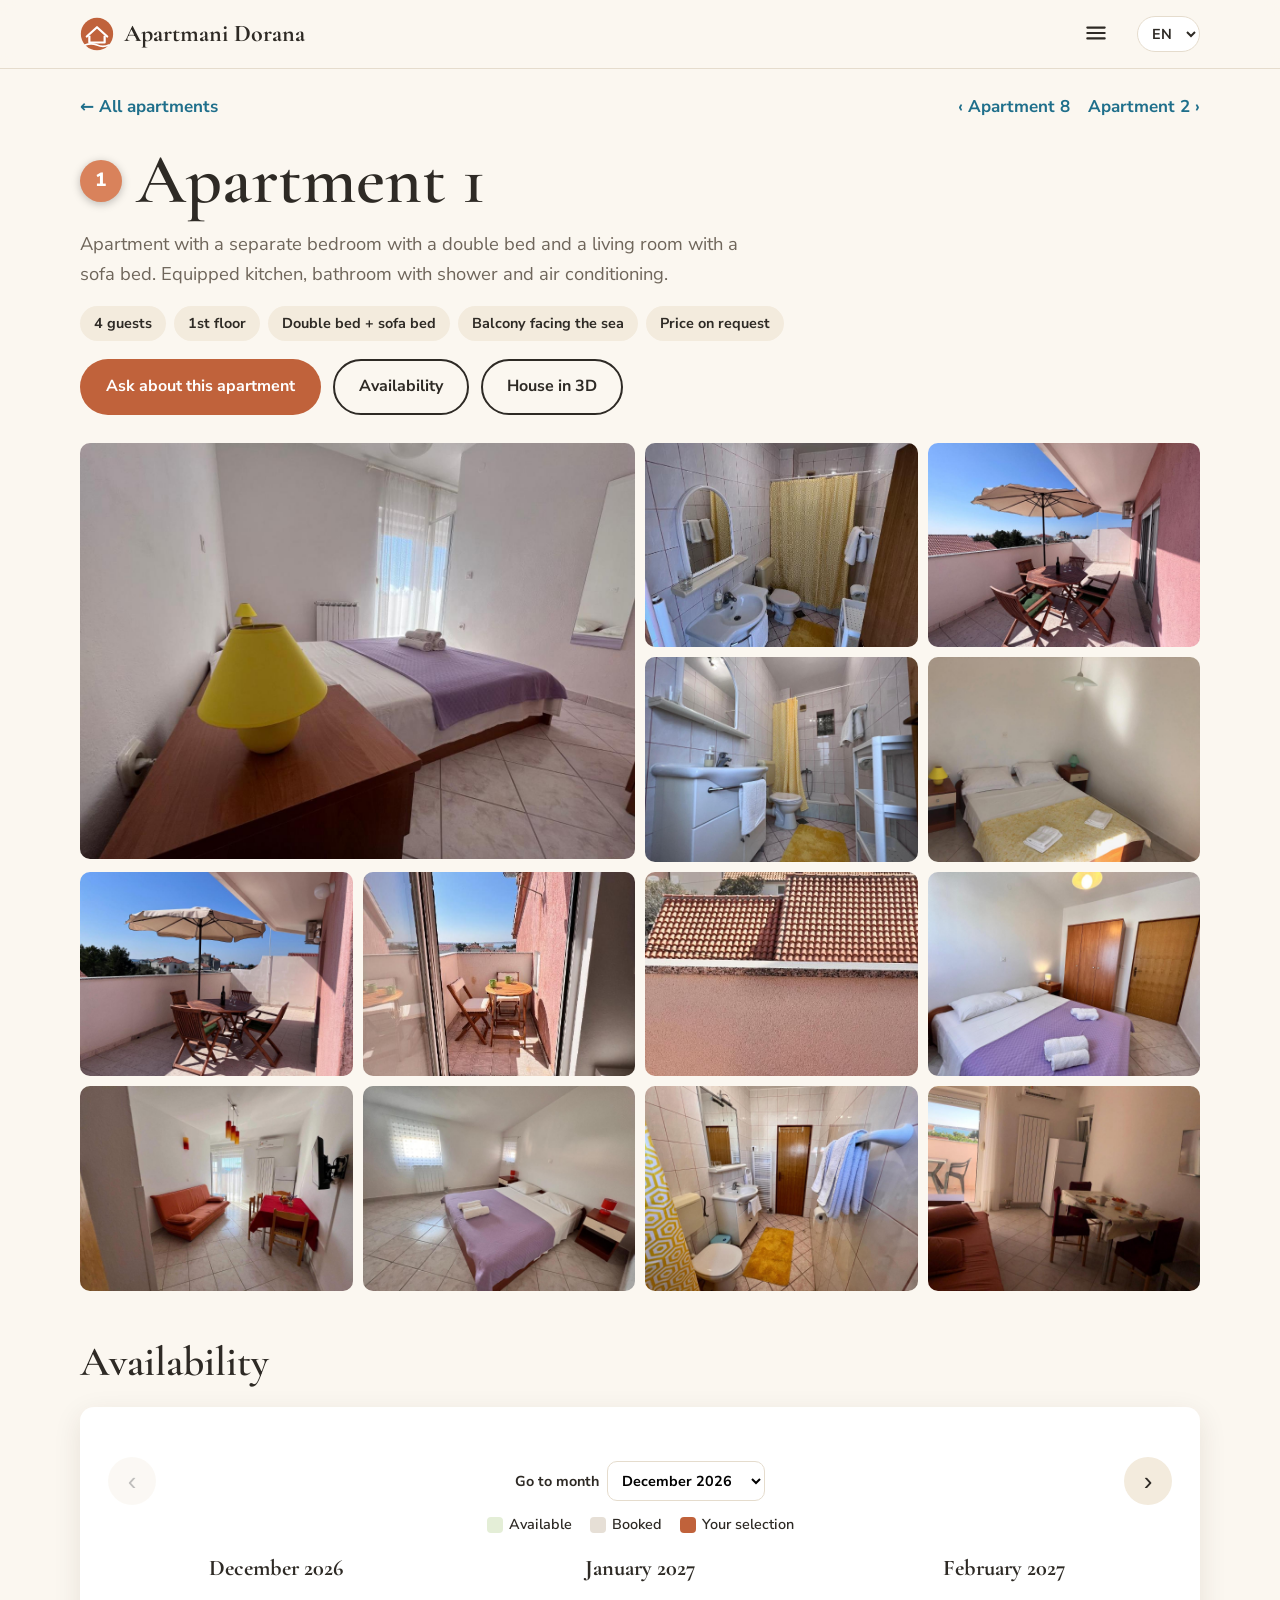
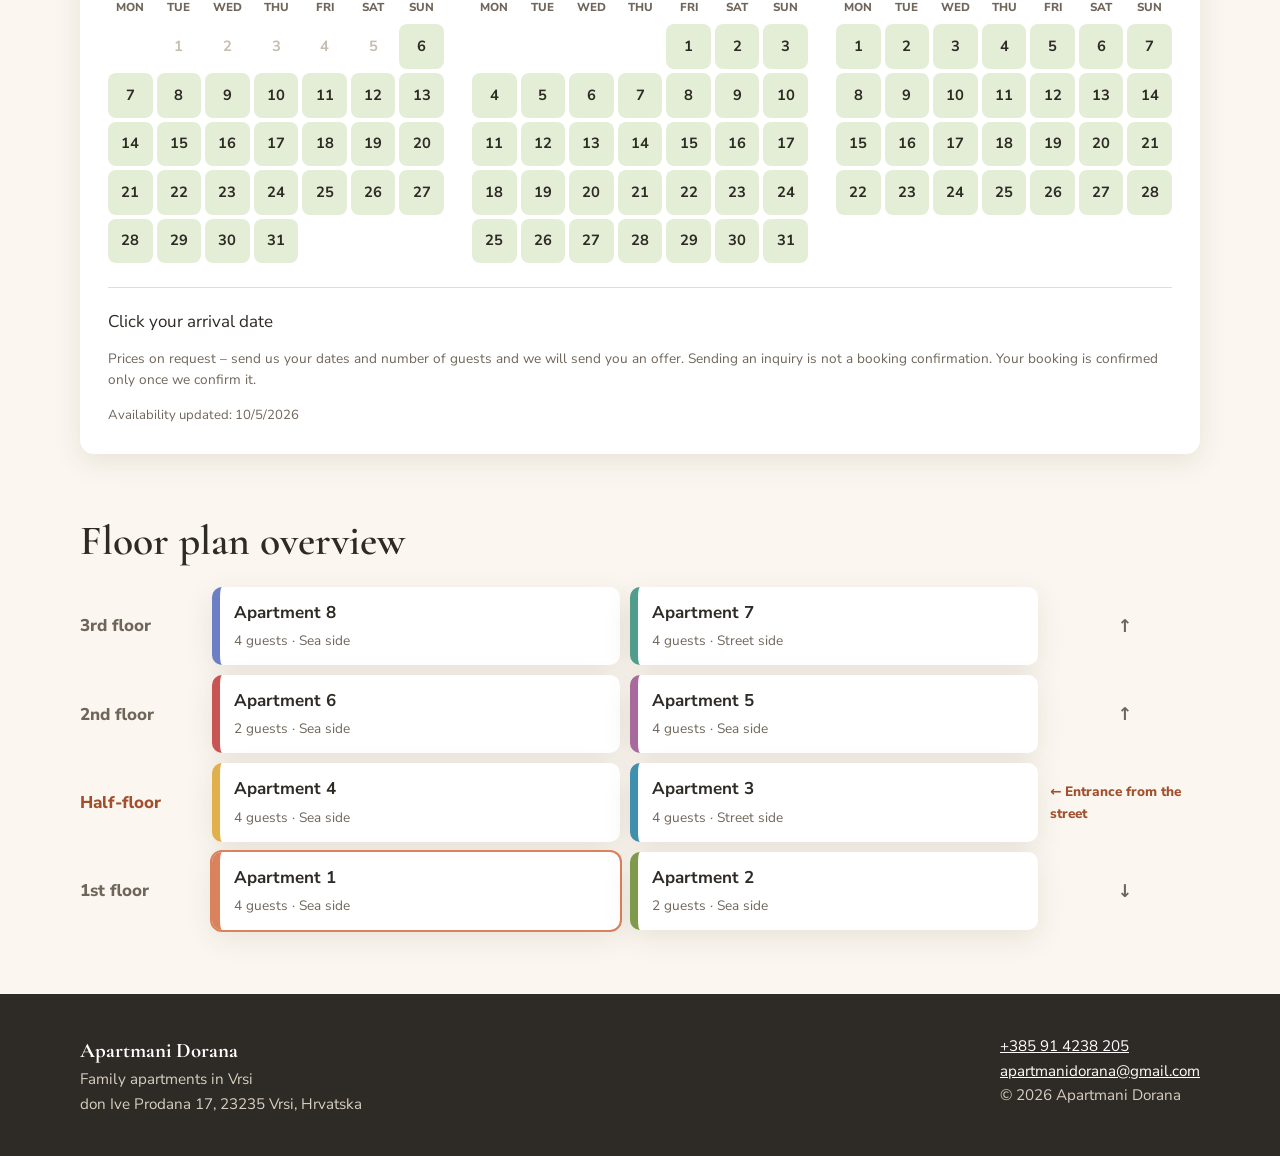
==== apartman.html @ 5d43bf33 "Pregled apartmana, stranica za svaki apartman, pretraga po terminu i broju osoba, raspored po katovi" ====
<!doctype html>
<html lang="hr">
<head>
  <meta charset="utf-8">
  <meta name="viewport" content="width=device-width, initial-scale=1">
  <title>Apartman – Apartmani Dorana</title>
  <meta name="description" content="Fotografije, opis i dostupnost apartmana u Apartmanima Dorana, Vrsi.">
  <link rel="preconnect" href="https://fonts.googleapis.com">
  <link rel="preconnect" href="https://fonts.gstatic.com" crossorigin>
  <link href="https://fonts.googleapis.com/css2?family=Cormorant+Garamond:wght@500;600;700&family=Nunito+Sans:wght@400;600;700;800&display=swap" rel="stylesheet">
  <link rel="stylesheet" href="css/style.css?v=202610051548">
  <!-- SEO -->
  <link rel="canonical" href="https://anaivanisevic.github.io/apartmani/apartman.html">

  <link rel="icon" href="favicon.svg" type="image/svg+xml">
  <meta property="og:type" content="website">
  <meta property="og:site_name" content="Apartmani Dorana">
  <meta property="og:title" content="Apartman – Apartmani Dorana">
  <meta property="og:description" content="Fotografije, opis i dostupnost apartmana u Apartmanima Dorana, Vrsi.">
  <meta property="og:url" content="https://anaivanisevic.github.io/apartmani/apartman.html">
  <meta property="og:image" content="https://anaivanisevic.github.io/apartmani/fotografije/zajednicko/zajednicko-10.jpg">
  <!-- /SEO -->
</head>
<body data-title="nav_units">
  <header id="site-header"></header>
  <div class="wrap">
    <div class="ap-top">
      <a class="ap-back" data-page="apartmani.html">← <span data-i18n="all_units"></span></a>
      <div class="ap-pn" id="ap-pn"></div>
    </div>
    <div class="ap-head" id="ap-head"></div>
    <div class="ap-gallery" id="ap-gallery"></div>
    <h2 class="section-h" data-i18n="up_avail"></h2>
    <div class="card av-card"><div id="ap-calendar"></div></div>
    <h2 class="section-h" data-i18n="layout_title"></h2>
    <div id="ap-layout" style="margin-bottom:64px"></div>
  </div>
  <div class="lightbox" id="lightbox" role="dialog" aria-modal="true">
    <button class="lb-btn lb-close" id="lb-close" aria-label="Close">×</button>
    <button class="lb-btn lb-prev" id="lb-prev" aria-label="Previous">‹</button>
    <img id="lb-img" alt="">
    <button class="lb-btn lb-next" id="lb-next" aria-label="Next">›</button>
    <div class="lb-count" id="lb-count"></div>
  </div>
  <footer id="site-footer"></footer>
  <script type="module" src="js/apartman.js?v=202610051548"></script>
</body>
</html>
---- css/style.css ----
/* Apartmani Dorana — mediteranski stil */
:root {
  --bg: #fbf7f0;
  --bg-alt: #f3ebdd;
  --surface: #ffffff;
  --text: #2e2a25;
  --muted: #6f665b;
  --line: #e5dccd;
  --terracotta: #c0623b;
  --terracotta-dark: #a24f2d;
  --olive: #6b7a3a;
  --olive-light: #e4e8d3;
  --sea: #1f6f8b;
  --sea-light: #dcecf1;
  --radius: 14px;
  --shadow: 0 8px 28px rgba(60, 40, 20, 0.10);
  --max: 1160px;
  --font-head: "Cormorant Garamond", Georgia, serif;
  --font-body: "Nunito Sans", system-ui, -apple-system, "Segoe UI", sans-serif;
}

* { box-sizing: border-box; }
html { scroll-behavior: smooth; }
body {
  margin: 0;
  background: var(--bg);
  color: var(--text);
  font-family: var(--font-body);
  font-size: 17px;
  line-height: 1.6;
  -webkit-font-smoothing: antialiased;
}
img { max-width: 100%; display: block; }
a { color: var(--sea); }
h1, h2, h3 { font-family: var(--font-head); font-weight: 600; line-height: 1.15; margin: 0 0 .5em; }
h1 { font-size: clamp(2.6rem, 6vw, 4.4rem); }
h2 { font-size: clamp(1.9rem, 4vw, 2.6rem); }
h3 { font-size: 1.45rem; }
p { margin: 0 0 1em; }

.wrap { max-width: var(--max); margin: 0 auto; padding: 0 20px; }
.section { padding: 72px 0; }
.section.alt { background: var(--bg-alt); }
.kicker { text-transform: uppercase; letter-spacing: .14em; font-size: .78rem; font-weight: 700; color: var(--terracotta); margin-bottom: .6em; }
.lead { font-size: 1.15rem; color: var(--muted); max-width: 60ch; }

/* ---------- Header ---------- */
.site-header {
  position: sticky; top: 0; z-index: 50;
  background: rgba(251, 247, 240, .94);
  backdrop-filter: blur(8px);
  border-bottom: 1px solid var(--line);
}
.site-header .wrap { display: flex; align-items: center; gap: 20px; height: 68px; }
.brand { display: flex; align-items: center; gap: 10px; text-decoration: none; color: var(--text); }
.brand-mark { width: 34px; height: 34px; }
.brand-name { font-family: var(--font-head); font-size: 1.5rem; font-weight: 700; white-space: nowrap; }
.nav { display: flex; gap: 4px; margin-left: auto; }
.nav a {
  text-decoration: none; color: var(--text); font-weight: 600; font-size: .95rem;
  padding: 8px 12px; border-radius: 999px; white-space: nowrap;
}
.nav a:hover { background: var(--bg-alt); }
.nav a.active { background: var(--terracotta); color: #fff; }
.lang-select {
  font: inherit; font-size: .9rem; font-weight: 700; color: var(--text);
  background: var(--surface); border: 1px solid var(--line); border-radius: 999px;
  padding: 6px 10px; cursor: pointer;
}
.menu-btn { display: none; margin-left: auto; background: none; border: 0; padding: 8px; cursor: pointer; color: var(--text); }
.menu-btn svg { width: 26px; height: 26px; }

@media (max-width: 880px) {
  .menu-btn { display: block; }
  .nav {
    display: none; position: absolute; top: 68px; left: 0; right: 0;
    flex-direction: column; gap: 0; background: var(--bg);
    border-bottom: 1px solid var(--line); padding: 8px 16px 16px; margin: 0;
  }
  .nav.open { display: flex; }
  .nav a { padding: 12px 14px; border-radius: 10px; }
  .site-header .wrap { gap: 10px; }
  .lang-select { order: 3; }
}

/* ---------- Buttons ---------- */
.btn {
  display: inline-flex; align-items: center; justify-content: center; gap: 8px;
  font: inherit; font-weight: 700; font-size: 1rem;
  padding: 13px 24px; border-radius: 999px; border: 2px solid transparent;
  text-decoration: none; cursor: pointer; transition: transform .15s, background .15s;
}
.btn:hover { transform: translateY(-1px); }
.btn-primary { background: var(--terracotta); color: #fff; }
.btn-primary:hover { background: var(--terracotta-dark); }
.btn-ghost { background: transparent; color: var(--text); border-color: var(--text); }
.btn-light { background: #fff; color: var(--text); }
.btn-wa { background: #25d366; color: #0b3d1f; }
.btn-row { display: flex; flex-wrap: wrap; gap: 12px; }

/* ---------- Hero ---------- */
.hero {
  position: relative; overflow: hidden; color: #fff;
  min-height: min(82vh, 720px); display: flex; align-items: flex-end;
  background: linear-gradient(180deg, #f2b27a 0%, #e48a5c 38%, #b8634a 58%, #2f6f86 59%, #1b4f63 100%);
}
.hero.has-photo { background-size: cover; background-position: center; }
.hero::after {
  content: ""; position: absolute; inset: 0;
  background: linear-gradient(180deg, rgba(0,0,0,0) 30%, rgba(20,15,10,.55) 100%);
}
.hero-art { position: absolute; inset: 0; width: 100%; height: 100%; }
.hero .wrap { position: relative; z-index: 2; padding-bottom: 64px; width: 100%; }
.hero .kicker { color: #ffe7cf; }
.hero p { font-size: 1.2rem; max-width: 46ch; color: #fff6ec; }

/* ---------- Highlights ---------- */
.highlights { display: grid; grid-template-columns: repeat(4, 1fr); gap: 16px; margin-top: -48px; position: relative; z-index: 3; }
.highlight {
  background: var(--surface); border-radius: var(--radius); box-shadow: var(--shadow);
  padding: 20px; display: flex; gap: 14px; align-items: center;
}
.highlight .ico { flex: none; width: 44px; height: 44px; border-radius: 12px; display: grid; place-items: center; background: var(--olive-light); color: var(--olive); }
.highlight .ico svg { width: 24px; height: 24px; }
.highlight strong { display: block; font-size: 1.05rem; line-height: 1.3; }
@media (max-width: 880px) { .highlights { grid-template-columns: 1fr 1fr; } }
@media (max-width: 520px) { .highlights { grid-template-columns: 1fr; } }

/* ---------- Two-col ---------- */
.split { display: grid; grid-template-columns: 1.1fr 1fr; gap: 48px; align-items: center; }
@media (max-width: 880px) { .split { grid-template-columns: 1fr; gap: 28px; } }

.card { background: var(--surface); border-radius: var(--radius); box-shadow: var(--shadow); padding: 28px; }
.entrance-card { border-left: 6px solid var(--terracotta); }

.amenities { display: grid; grid-template-columns: repeat(auto-fill, minmax(220px, 1fr)); gap: 12px; margin-top: 28px; }
.amenity { display: flex; gap: 12px; align-items: center; background: var(--surface); border: 1px solid var(--line); border-radius: 12px; padding: 14px 16px; font-weight: 600; }
.amenity svg { flex: none; width: 22px; height: 22px; color: var(--terracotta); }

.rules { list-style: none; padding: 0; margin: 0; display: grid; gap: 10px; }
.rules li { display: flex; gap: 12px; align-items: flex-start; }
.rules li::before { content: ""; flex: none; width: 8px; height: 8px; margin-top: .6em; border-radius: 50%; background: var(--olive); }

.cta-band { background: var(--sea); color: #fff; border-radius: 22px; padding: 44px; display: grid; grid-template-columns: 1fr auto; gap: 24px; align-items: center; }
.cta-band p { color: #d9edf3; margin: 0; }
@media (max-width: 720px) { .cta-band { grid-template-columns: 1fr; padding: 28px; } }

/* ---------- Page head ---------- */
.page-head { padding: 48px 0 24px; }
.page-head p { color: var(--muted); max-width: 70ch; }

/* ---------- 3D viewer ---------- */
.viewer-layout { display: grid; grid-template-columns: 1fr 340px; gap: 20px; padding-bottom: 56px; }
@media (max-width: 980px) { .viewer-layout { grid-template-columns: 1fr; } }
.viewer {
  position: relative; height: min(72vh, 680px); min-height: 420px;
  border-radius: var(--radius); overflow: hidden; box-shadow: var(--shadow);
  background: linear-gradient(180deg, #cfe6ef 0%, #eef5f3 55%, #f3ebdd 100%);
  touch-action: none;
}
.viewer canvas { display: block; }
.viewer-toolbar { position: absolute; top: 12px; left: 12px; right: 12px; display: flex; flex-wrap: wrap; gap: 6px; z-index: 5; pointer-events: none; }
.viewer-toolbar > * { pointer-events: auto; }
.tb-btn {
  font: inherit; font-size: .85rem; font-weight: 700; padding: 8px 12px;
  border-radius: 999px; border: 1px solid var(--line); background: rgba(255,255,255,.92);
  color: var(--text); cursor: pointer; white-space: nowrap;
}
.tb-btn.on { background: var(--text); color: #fff; border-color: var(--text); }
.tb-sep { width: 1px; background: var(--line); margin: 0 4px; }
.viewer-hint { position: absolute; bottom: 12px; left: 12px; right: 12px; text-align: center; font-size: .82rem; color: var(--muted); z-index: 5; pointer-events: none; }
.viewer-loading { position: absolute; inset: 0; display: grid; place-items: center; color: var(--muted); font-weight: 700; }

/* CSS2D labels */
.lbl-unit {
  font-family: var(--font-body); font-weight: 800; font-size: 13px; color: #fff;
  background: rgba(46, 42, 37, .82); padding: 3px 9px; border-radius: 999px;
  cursor: pointer; user-select: none; white-space: nowrap; transition: transform .15s;
}
.lbl-unit:hover, .lbl-unit.sel { background: var(--terracotta); transform: scale(1.08); }
.lbl-entrance {
  font-family: var(--font-body); font-weight: 800; font-size: 13px; color: #fff;
  background: var(--terracotta); padding: 6px 12px; border-radius: 10px;
  box-shadow: 0 4px 14px rgba(160, 70, 30, .45); white-space: nowrap; pointer-events: none;
  display: flex; align-items: center; gap: 6px;
}
.lbl-entrance::before { content: ""; width: 9px; height: 9px; border-radius: 50%; background: #fff; animation: pulse 1.4s infinite; }
@keyframes pulse { 0%,100% { opacity: 1; transform: scale(1);} 50% { opacity: .35; transform: scale(1.5);} }
.lbl-place { font-family: var(--font-body); font-size: 12px; font-weight: 700; color: var(--muted); background: rgba(255,255,255,.85); padding: 2px 8px; border-radius: 6px; white-space: nowrap; pointer-events: none; }
.lbl-sea { color: var(--sea); }

.side-panel { display: flex; flex-direction: column; gap: 16px; }
.unit-list { list-style: none; margin: 0; padding: 0; display: grid; grid-template-columns: 1fr 1fr; gap: 8px; }
@media (max-width: 980px) { .unit-list { grid-template-columns: repeat(4, 1fr); } }
@media (max-width: 560px) { .unit-list { grid-template-columns: 1fr 1fr; } }
.unit-list button {
  width: 100%; font: inherit; font-weight: 700; font-size: .9rem; text-align: left; white-space: nowrap;
  display: flex; align-items: center; gap: 10px; padding: 10px 12px;
  background: var(--surface); border: 1px solid var(--line); border-radius: 10px; cursor: pointer; color: var(--text);
}
.unit-list button:hover { border-color: var(--text); }
.unit-list button.sel { border-color: var(--terracotta); box-shadow: 0 0 0 2px var(--terracotta) inset; }
.swatch { width: 14px; height: 14px; border-radius: 4px; flex: none; }
.unit-info h3 { margin-bottom: .2em; }
.unit-info .meta { display: grid; grid-template-columns: 1fr 1fr; gap: 8px; margin: 14px 0; }
.unit-info .meta div { background: var(--bg-alt); border-radius: 10px; padding: 8px 12px; }
.unit-info .meta span { display: block; font-size: .75rem; color: var(--muted); text-transform: uppercase; letter-spacing: .08em; font-weight: 700; }
.unit-info .meta strong { font-size: 1.05rem; }
.unit-info .btn { width: 100%; margin-top: 8px; padding: 11px 16px; }
.note { font-size: .85rem; color: var(--muted); background: var(--olive-light); border-radius: 10px; padding: 10px 14px; }

/* ---------- Gallery ---------- */
.tabs { display: flex; flex-wrap: wrap; gap: 8px; margin-bottom: 24px; }
.tab { font: inherit; font-weight: 700; font-size: .92rem; padding: 9px 16px; border-radius: 999px; border: 1px solid var(--line); background: var(--surface); cursor: pointer; color: var(--text); }
.tab.on { background: var(--text); color: #fff; border-color: var(--text); }
.gallery { display: grid; grid-template-columns: repeat(auto-fill, minmax(240px, 1fr)); gap: 12px; padding-bottom: 64px; }
.gallery button { padding: 0; border: 0; background: none; cursor: zoom-in; border-radius: 12px; overflow: hidden; aspect-ratio: 4 / 3; }
.gallery img { width: 100%; height: 100%; object-fit: cover; transition: transform .3s; }
.gallery button:hover img { transform: scale(1.04); }
.gallery-group { grid-column: 1 / -1; font-family: var(--font-head); font-size: 1.6rem; font-weight: 600; margin: 18px 0 2px; }
.empty { grid-column: 1 / -1; text-align: center; padding: 56px 20px; color: var(--muted); background: var(--surface); border: 1px dashed var(--line); border-radius: var(--radius); }

.lightbox { position: fixed; inset: 0; background: rgba(15, 12, 10, .94); z-index: 100; display: none; align-items: center; justify-content: center; }
.lightbox.open { display: flex; }
.lightbox img { max-width: 92vw; max-height: 86vh; border-radius: 8px; }
.lb-btn { position: absolute; background: rgba(255,255,255,.12); color: #fff; border: 0; width: 48px; height: 48px; border-radius: 50%; font-size: 26px; cursor: pointer; display: grid; place-items: center; }
.lb-btn:hover { background: rgba(255,255,255,.25); }
.lb-close { top: 16px; right: 16px; }
.lb-prev { left: 16px; top: 50%; transform: translateY(-50%); }
.lb-next { right: 16px; top: 50%; transform: translateY(-50%); }
.lb-count { position: absolute; bottom: 18px; color: #ddd; font-size: .9rem; }

/* ---------- Location / contact ---------- */
.map-frame { width: 100%; height: 420px; border: 0; border-radius: var(--radius); box-shadow: var(--shadow); }
.dist-list { list-style: none; padding: 0; margin: 0; }
.dist-list li { display: flex; justify-content: space-between; gap: 12px; padding: 9px 0; border-bottom: 1px solid var(--line); }
.dist-list li span:last-child { color: var(--muted); font-weight: 700; white-space: nowrap; }
.grid-3 { display: grid; grid-template-columns: repeat(3, 1fr); gap: 20px; }
@media (max-width: 880px) { .grid-3 { grid-template-columns: 1fr; } }

.form { display: grid; grid-template-columns: 1fr 1fr; gap: 14px; }
.form .full { grid-column: 1 / -1; }
.form label { display: grid; gap: 6px; font-weight: 700; font-size: .9rem; }
.form input, .form select, .form textarea {
  font: inherit; font-weight: 400; padding: 11px 13px; border: 1px solid var(--line); border-radius: 10px; background: #fff; color: var(--text); width: 100%;
}
.form input:focus, .form select:focus, .form textarea:focus { outline: 2px solid var(--sea); border-color: transparent; }
@media (max-width: 560px) { .form { grid-template-columns: 1fr; } }

/* ---------- Footer ---------- */
.site-footer { background: #2e2a25; color: #d8cfc2; padding: 40px 0; font-size: .95rem; }
.site-footer .wrap { display: flex; flex-wrap: wrap; justify-content: space-between; gap: 16px; }
.site-footer a { color: #fff; }
.site-footer strong { color: #fff; font-family: var(--font-head); font-size: 1.3rem; }

@media (max-width: 600px) {
  .tb-btn { font-size: .76rem; padding: 6px 10px; }
  .viewer { height: 64vh; min-height: 380px; }
  .tb-sep { display: none; }
}

.unit-intro { grid-column: 1 / -1; display: flex; flex-wrap: wrap; align-items: center; gap: 10px 14px; background: var(--surface); border-radius: var(--radius); box-shadow: var(--shadow); padding: 22px 24px; margin-bottom: 8px; }
.unit-intro h2 { margin: 0; flex: 1 0 100%; font-size: 2rem; }
.unit-intro p { margin: 0 0 6px; flex: 1 0 100%; color: var(--muted); }
.unit-intro .btn { padding: 10px 18px; font-size: .95rem; }
.amen-grid { display: grid; grid-template-columns: repeat(auto-fill, minmax(320px, 1fr)); gap: 20px; padding-bottom: 64px; }
.amen-grid h3 { color: var(--terracotta); }
.amen-grid ul { list-style: none; margin: 0; padding: 0; display: grid; gap: 10px; }
.amen-grid li { display: flex; gap: 10px; align-items: flex-start; }
.amen-grid li::before { content: "✓"; color: var(--olive); font-weight: 800; }
.units-table { width: 100%; border-collapse: collapse; }
.units-table td { padding: 10px 0; border-bottom: 1px solid var(--line); vertical-align: top; }
.units-table td:first-child { font-weight: 800; white-space: nowrap; padding-right: 16px; }
@media (max-width: 1060px) and (min-width: 881px) { .nav a { padding: 8px 8px; font-size: .88rem; } .brand-name { font-size: 1.3rem; } }

/* ---------- Dostupnost ---------- */
.av-card { margin-bottom: 64px; }
.av-unit h2 { margin-bottom: .2em; }
.av-unit p { color: var(--muted); margin-bottom: .4em; }
.av-meta { font-size: .95rem; }
.av-nav { display: flex; align-items: center; justify-content: space-between; gap: 12px; margin: 22px 0 8px; }
.av-arrow { position: static; background: var(--bg-alt); color: var(--text); }
.av-arrow:hover { background: var(--line); }
.av-arrow:disabled { opacity: .3; cursor: default; }
.av-legend { display: flex; flex-wrap: wrap; gap: 6px 18px; justify-content: center; font-size: .9rem; font-weight: 600; }
.av-legend > span { display: inline-flex; align-items: center; gap: 6px; }
.lg { width: 16px; height: 16px; border-radius: 4px; display: inline-block; }
.lg.free, .cal-day.free { background: #e4eed7; }
.lg.busy, .cal-day.busy { background: #e6dfd6; }
.lg.sel { background: var(--terracotta); }
.av-cal { display: grid; grid-template-columns: repeat(auto-fit, minmax(250px, 1fr)); gap: 28px; }
.cal-title { font-family: var(--font-head); font-size: 1.4rem; font-weight: 700; text-align: center; margin-bottom: 8px; text-transform: capitalize; }
.cal-grid { display: grid; grid-template-columns: repeat(7, 1fr); gap: 4px; }
.cal-wd { text-align: center; font-size: .72rem; font-weight: 800; color: var(--muted); text-transform: uppercase; padding: 4px 0; }
.cal-day { font: inherit; font-size: .92rem; font-weight: 700; aspect-ratio: 1; border: 0; border-radius: 8px; cursor: pointer; color: var(--text); padding: 0; }
.cal-day.free:hover { outline: 2px solid var(--olive); }
.cal-day.busy { color: #a39789; text-decoration: line-through; cursor: not-allowed; }
.cal-day.past { background: transparent; color: #c7beb2; cursor: default; }
.cal-day.sel-mid { background: #eab49a; color: #fff; text-decoration: none; }
.cal-day.sel { background: var(--terracotta); color: #fff; text-decoration: none; }
.av-sel { display: flex; flex-wrap: wrap; align-items: center; gap: 12px 16px; margin-top: 24px; padding-top: 20px; border-top: 1px solid var(--line); min-height: 64px; }
.av-sel .btn { padding: 11px 20px; }
.av-msg { flex-basis: 100%; color: #a24f2d; font-weight: 700; }
.av-updated { font-size: .82rem; color: var(--muted); margin: 14px 0 0; }
.nav a.nav-cta { border: 2px solid var(--terracotta); color: var(--terracotta-dark); padding: 6px 12px; }
.nav a.nav-cta.active { color: #fff; }
@media (max-width: 1180px) {
  .menu-btn { display: block; }
  .nav { display: none; position: absolute; top: 68px; left: 0; right: 0; flex-direction: column; gap: 0; background: var(--bg); border-bottom: 1px solid var(--line); padding: 8px 16px 16px; margin: 0; }
  .nav.open { display: flex; }
  .nav a { padding: 12px 14px; border-radius: 10px; }
  .nav a.nav-cta { border: 0; padding: 12px 14px; }
  .site-header .wrap { gap: 10px; }
  .lang-select { order: 3; }
}
.about-photo { width: 100%; aspect-ratio: 4 / 3; object-fit: cover; border-radius: var(--radius); box-shadow: var(--shadow); }

/* ---------- Kartice apartmana ---------- */
.section-h { margin-top: 48px; }
.unit-grid { display: grid; grid-template-columns: repeat(auto-fill, minmax(260px, 1fr)); gap: 20px; margin-top: 24px; }
.unit-card { background: var(--surface); border-radius: var(--radius); box-shadow: var(--shadow); overflow: hidden; display: flex; flex-direction: column; transition: transform .15s; }
.unit-card:hover { transform: translateY(-3px); }
.uc-link { color: inherit; text-decoration: none; display: flex; flex-direction: column; flex: 1; }
.uc-img { position: relative; aspect-ratio: 4 / 3; background: var(--bg-alt); }
.uc-img img { width: 100%; height: 100%; object-fit: cover; }
.uc-num { position: absolute; top: 12px; left: 12px; width: 34px; height: 34px; border-radius: 50%; color: #fff; font-weight: 800; display: grid; place-items: center; box-shadow: 0 2px 8px rgba(0,0,0,.25); }
.ap-title .uc-num { position: static; flex: none; width: 42px; height: 42px; font-size: 1.2rem; }
.uc-body { padding: 16px 18px 18px; display: flex; flex-direction: column; flex: 1; }
.uc-body h3 { margin-bottom: 8px; }
.uc-facts { list-style: none; padding: 0; margin: 0 0 12px; display: grid; gap: 6px; font-size: .93rem; }
.uc-facts li { display: flex; gap: 8px; align-items: center; }
.uc-facts svg { width: 18px; height: 18px; flex: none; color: var(--terracotta); }
.uc-more { margin-top: auto; font-weight: 800; color: var(--terracotta-dark); font-size: .92rem; }
.uc-actions { padding: 0 18px 18px; }
.uc-actions .btn { width: 100%; padding: 11px 14px; font-size: .92rem; }
.price-note { margin-top: 18px; color: var(--muted); font-size: .95rem; background: var(--olive-light); border-radius: 10px; padding: 12px 16px; }

/* ---------- Pretraga ---------- */
.search { display: grid; grid-template-columns: repeat(3, 1fr) auto; gap: 14px; align-items: end; }
.search label { display: grid; gap: 6px; font-weight: 700; font-size: .9rem; }
.search input, .search select { font: inherit; padding: 11px 13px; border: 1px solid var(--line); border-radius: 10px; background: #fff; color: var(--text); width: 100%; }
.search .btn { padding: 12px 20px; }
.home-search { margin-top: 28px; grid-template-columns: repeat(3, 1fr) auto; }
.hs-title { grid-column: 1 / -1; font-family: var(--font-head); font-size: 1.5rem; }
@media (max-width: 820px) { .search, .home-search { grid-template-columns: 1fr 1fr; } .search .btn { grid-column: 1 / -1; } }
@media (max-width: 460px) { .search, .home-search { grid-template-columns: 1fr; } }
#results { margin-bottom: 24px; }
.hl-link { text-decoration: none; color: inherit; }
.hl-link small { display: block; color: var(--sea); font-weight: 700; font-size: .8rem; margin-top: 2px; }
.hl-link:hover small { text-decoration: underline; }

/* ---------- Kalendar (zajednički) ---------- */
.av-month { display: flex; align-items: center; gap: 8px; font-weight: 700; font-size: .9rem; }
.av-month select { font: inherit; font-weight: 700; padding: 8px 10px; border: 1px solid var(--line); border-radius: 10px; background: #fff; text-transform: capitalize; }
.avcal .av-legend { margin: 6px 0 14px; }
.av-hint { flex-basis: 100%; font-size: .85rem; color: var(--muted); }
.av-unit h3 { margin-bottom: 4px; }

/* ---------- Raspored po katovima ---------- */
.layout { display: grid; gap: 10px; margin-top: 16px; }
.ly-row { display: grid; grid-template-columns: 120px 1fr 150px; gap: 12px; align-items: stretch; }
.ly-floor { font-weight: 800; display: flex; align-items: center; color: var(--muted); }
.ly-units { display: grid; grid-template-columns: 1fr 1fr; gap: 10px; }
.ly-unit { display: block; text-decoration: none; color: var(--text); background: var(--surface); border-left: 8px solid var(--c); border-radius: 10px; padding: 12px 14px; box-shadow: var(--shadow); }
.ly-unit:hover, .ly-unit.on { outline: 2px solid var(--c); }
.ly-unit strong { display: block; }
.ly-unit span { font-size: .85rem; color: var(--muted); }
.ly-door { display: flex; align-items: center; font-size: .85rem; font-weight: 800; color: var(--terracotta-dark); }
.ly-stairs { color: var(--muted); font-size: 1.1rem; justify-content: center; }
.ly-entry .ly-floor { color: var(--terracotta-dark); }
@media (max-width: 640px) {
  .ly-row { grid-template-columns: 1fr; gap: 6px; }
  .ly-stairs { display: none; }
  .ly-units { grid-template-columns: 1fr 1fr; }
}

/* ---------- Stranica apartmana ---------- */
.ap-top { display: flex; justify-content: space-between; align-items: center; gap: 12px; padding: 24px 0 8px; flex-wrap: wrap; }
.ap-back, .ap-pn a { font-weight: 700; text-decoration: none; }
.ap-pn { display: flex; gap: 18px; }
.ap-title { display: flex; align-items: center; gap: 14px; margin: 12px 0 8px; }
.ap-title h1 { margin: 0; }
.ap-chips { display: flex; flex-wrap: wrap; gap: 8px; margin: 4px 0 18px; }
.ap-chips span { background: var(--bg-alt); border-radius: 999px; padding: 6px 14px; font-weight: 700; font-size: .9rem; }
.ap-gallery { display: grid; grid-template-columns: repeat(auto-fill, minmax(220px, 1fr)); gap: 10px; margin-top: 28px; }
.ap-gallery button { padding: 0; border: 0; border-radius: 10px; overflow: hidden; aspect-ratio: 4 / 3; cursor: zoom-in; background: var(--bg-alt); }
.ap-gallery img { width: 100%; height: 100%; object-fit: cover; }
.ap-gallery button:first-child { grid-column: span 2; grid-row: span 2; }
@media (max-width: 520px) { .ap-gallery { grid-template-columns: 1fr 1fr; } }

/* ---------- 3D bez WebGL-a ---------- */
.viewer.no3d { height: auto; min-height: 0; padding: 28px; }
.viewer.no3d .viewer-loading { position: static; display: block; }
.viewer.no3d .viewer-hint { display: none; }
.ul-link { display: flex; align-items: center; gap: 10px; padding: 10px 12px; background: var(--surface); border: 1px solid var(--line); border-radius: 10px; font-weight: 700; color: var(--text); text-decoration: none; }
@media (max-width: 1280px) {
  .menu-btn { display: block; }
  .nav { display: none; position: absolute; top: 68px; left: 0; right: 0; flex-direction: column; gap: 0; background: var(--bg); border-bottom: 1px solid var(--line); padding: 8px 16px 16px; margin: 0; }
  .nav.open { display: flex; }
  .nav a { padding: 12px 14px; border-radius: 10px; }
  .nav a.nav-cta { border: 0; padding: 12px 14px; }
  .lang-select { order: 3; }
}
.viewer.no3d { align-self: start; background: var(--sea-light); }
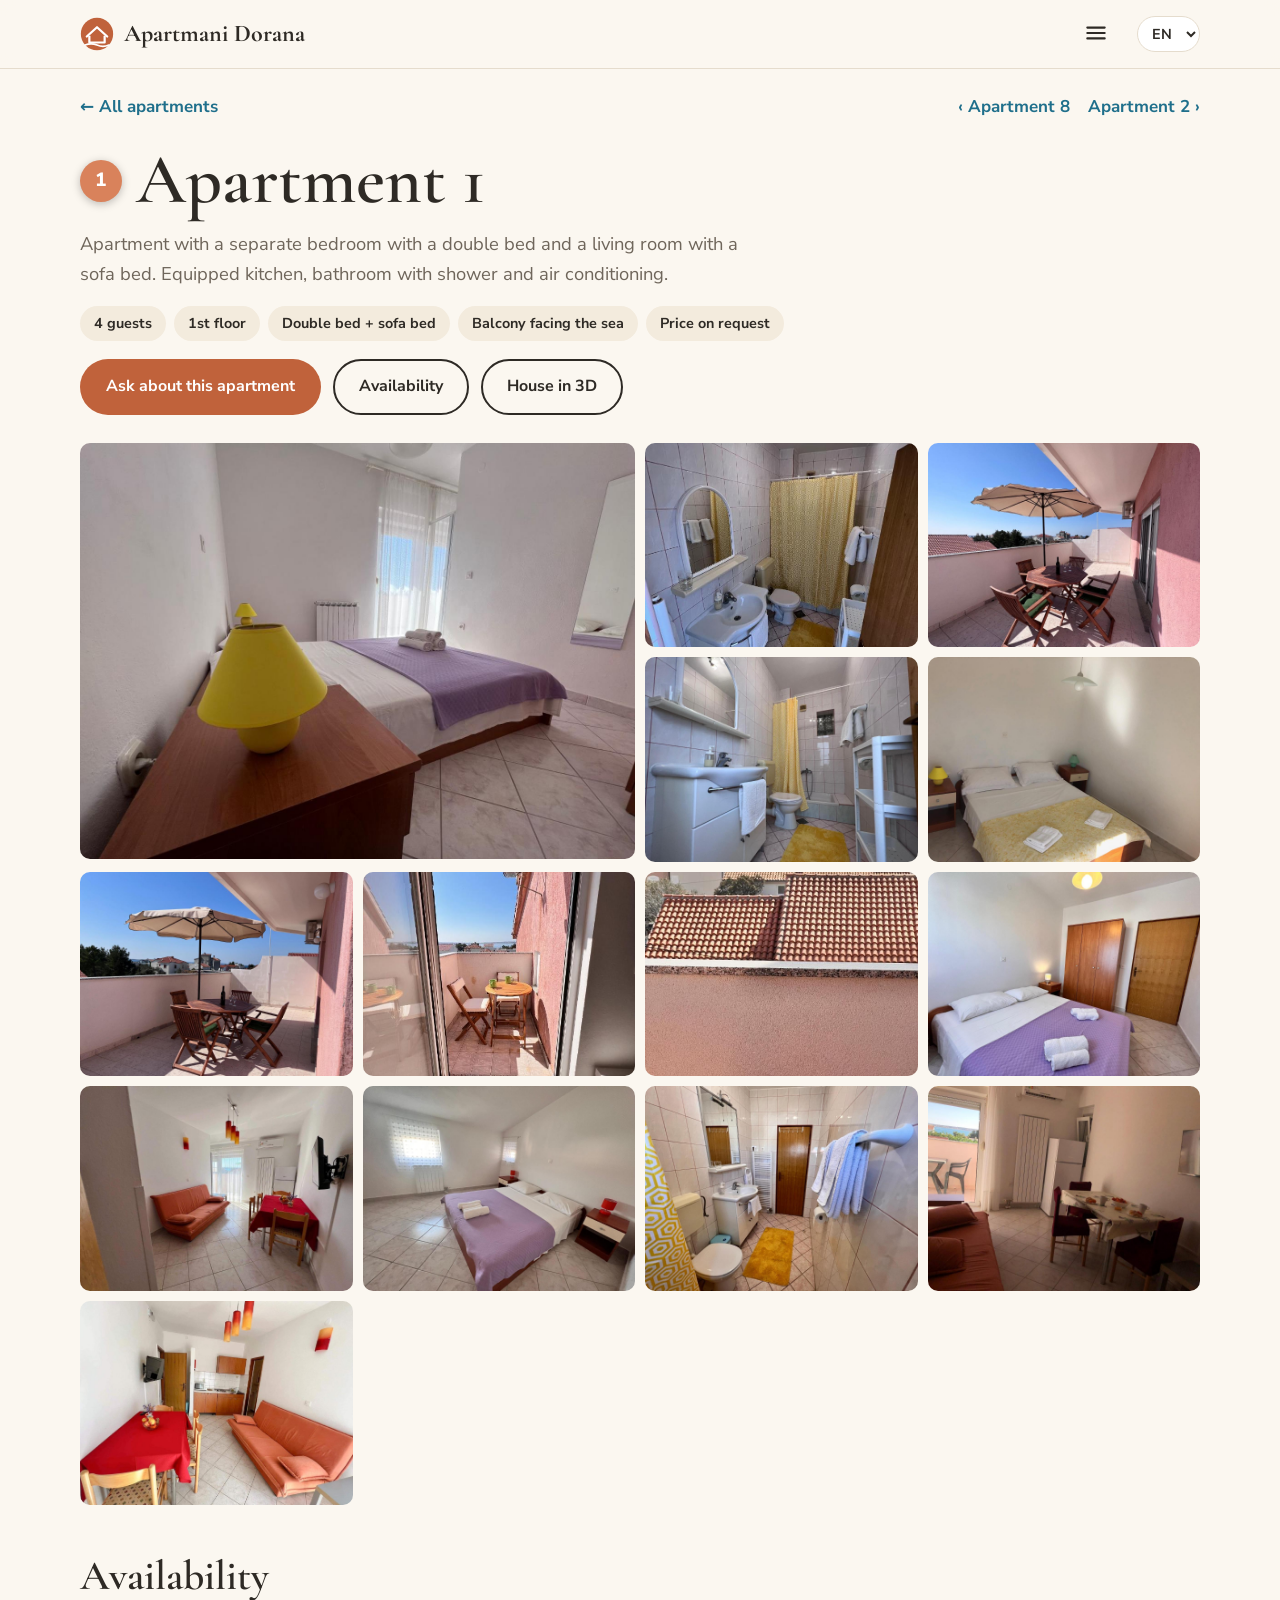
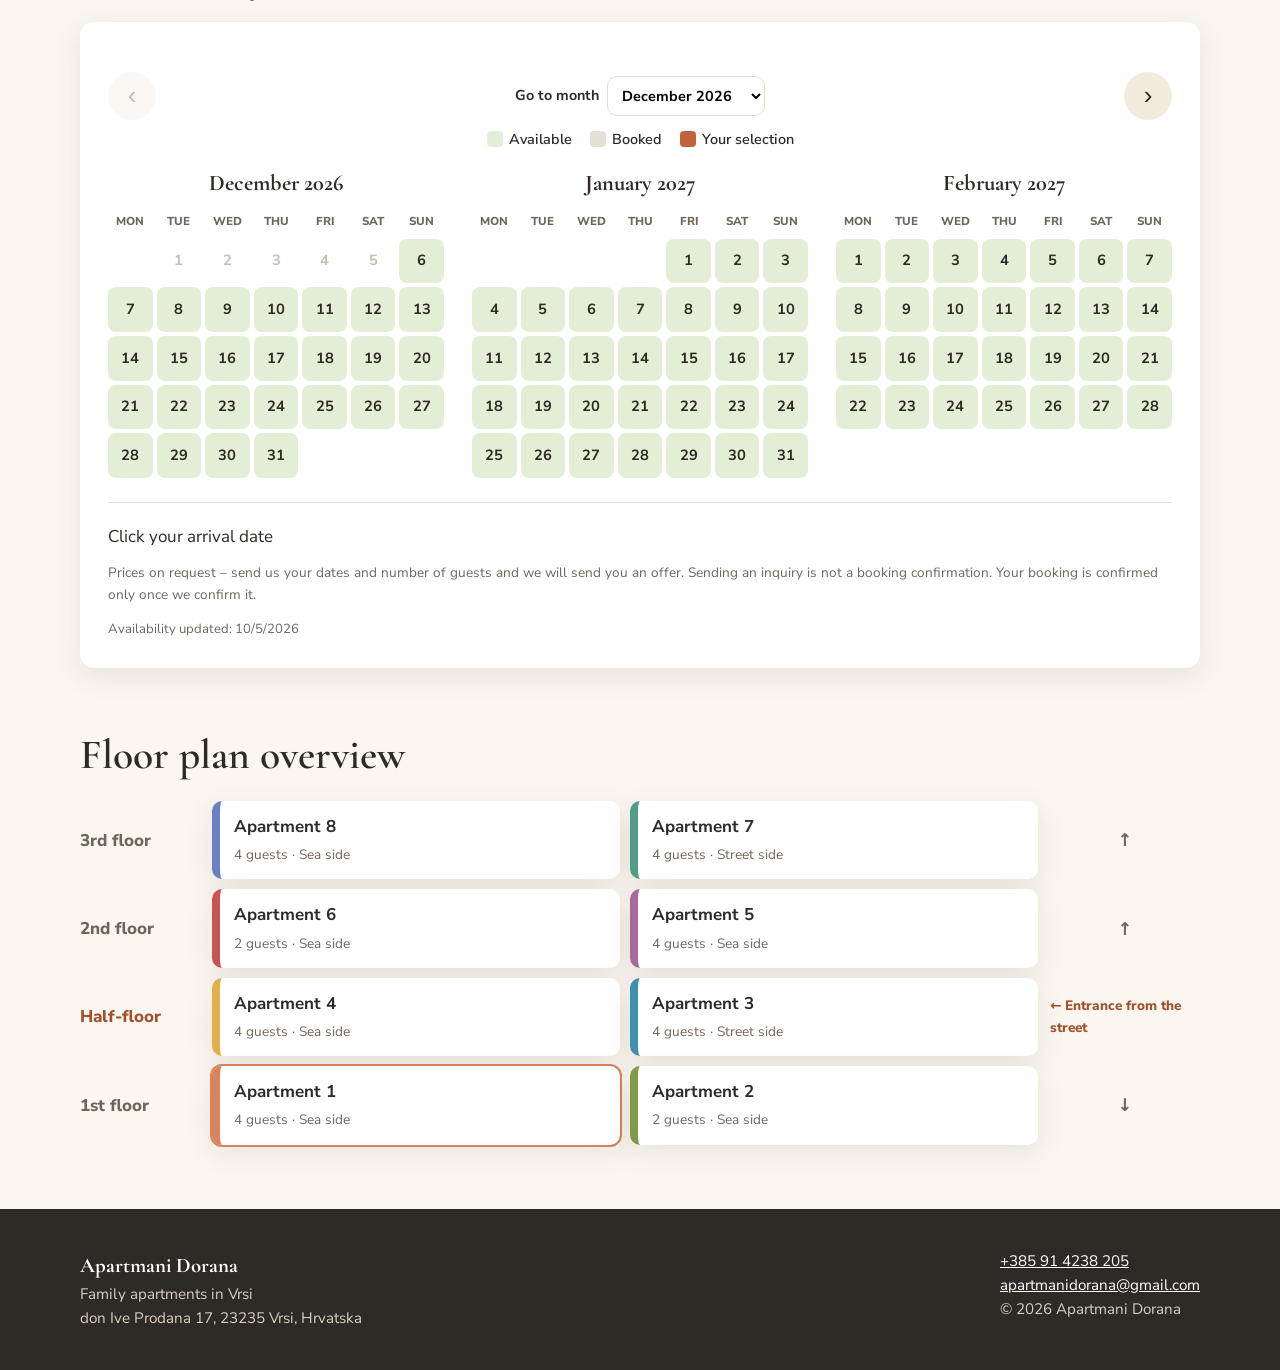
==== commit d678e471: "Premještene fotografije 9 i 10 iz apartmana 2 u apartmane 1 i 7; nova naslovna za apartman 2" ====
--- a/apartman.html
+++ b/apartman.html
@@ -8,7 +8,7 @@
   <link rel="preconnect" href="https://fonts.googleapis.com">
   <link rel="preconnect" href="https://fonts.gstatic.com" crossorigin>
   <link href="https://fonts.googleapis.com/css2?family=Cormorant+Garamond:wght@500;600;700&family=Nunito+Sans:wght@400;600;700;800&display=swap" rel="stylesheet">
-  <link rel="stylesheet" href="css/style.css?v=202610051548">
+  <link rel="stylesheet" href="css/style.css?v=202610051619">
   <!-- SEO -->
   <link rel="canonical" href="https://anaivanisevic.github.io/apartmani/apartman.html">
 
@@ -43,6 +43,6 @@
     <div class="lb-count" id="lb-count"></div>
   </div>
   <footer id="site-footer"></footer>
-  <script type="module" src="js/apartman.js?v=202610051548"></script>
+  <script type="module" src="js/apartman.js?v=202610051619"></script>
 </body>
 </html>
